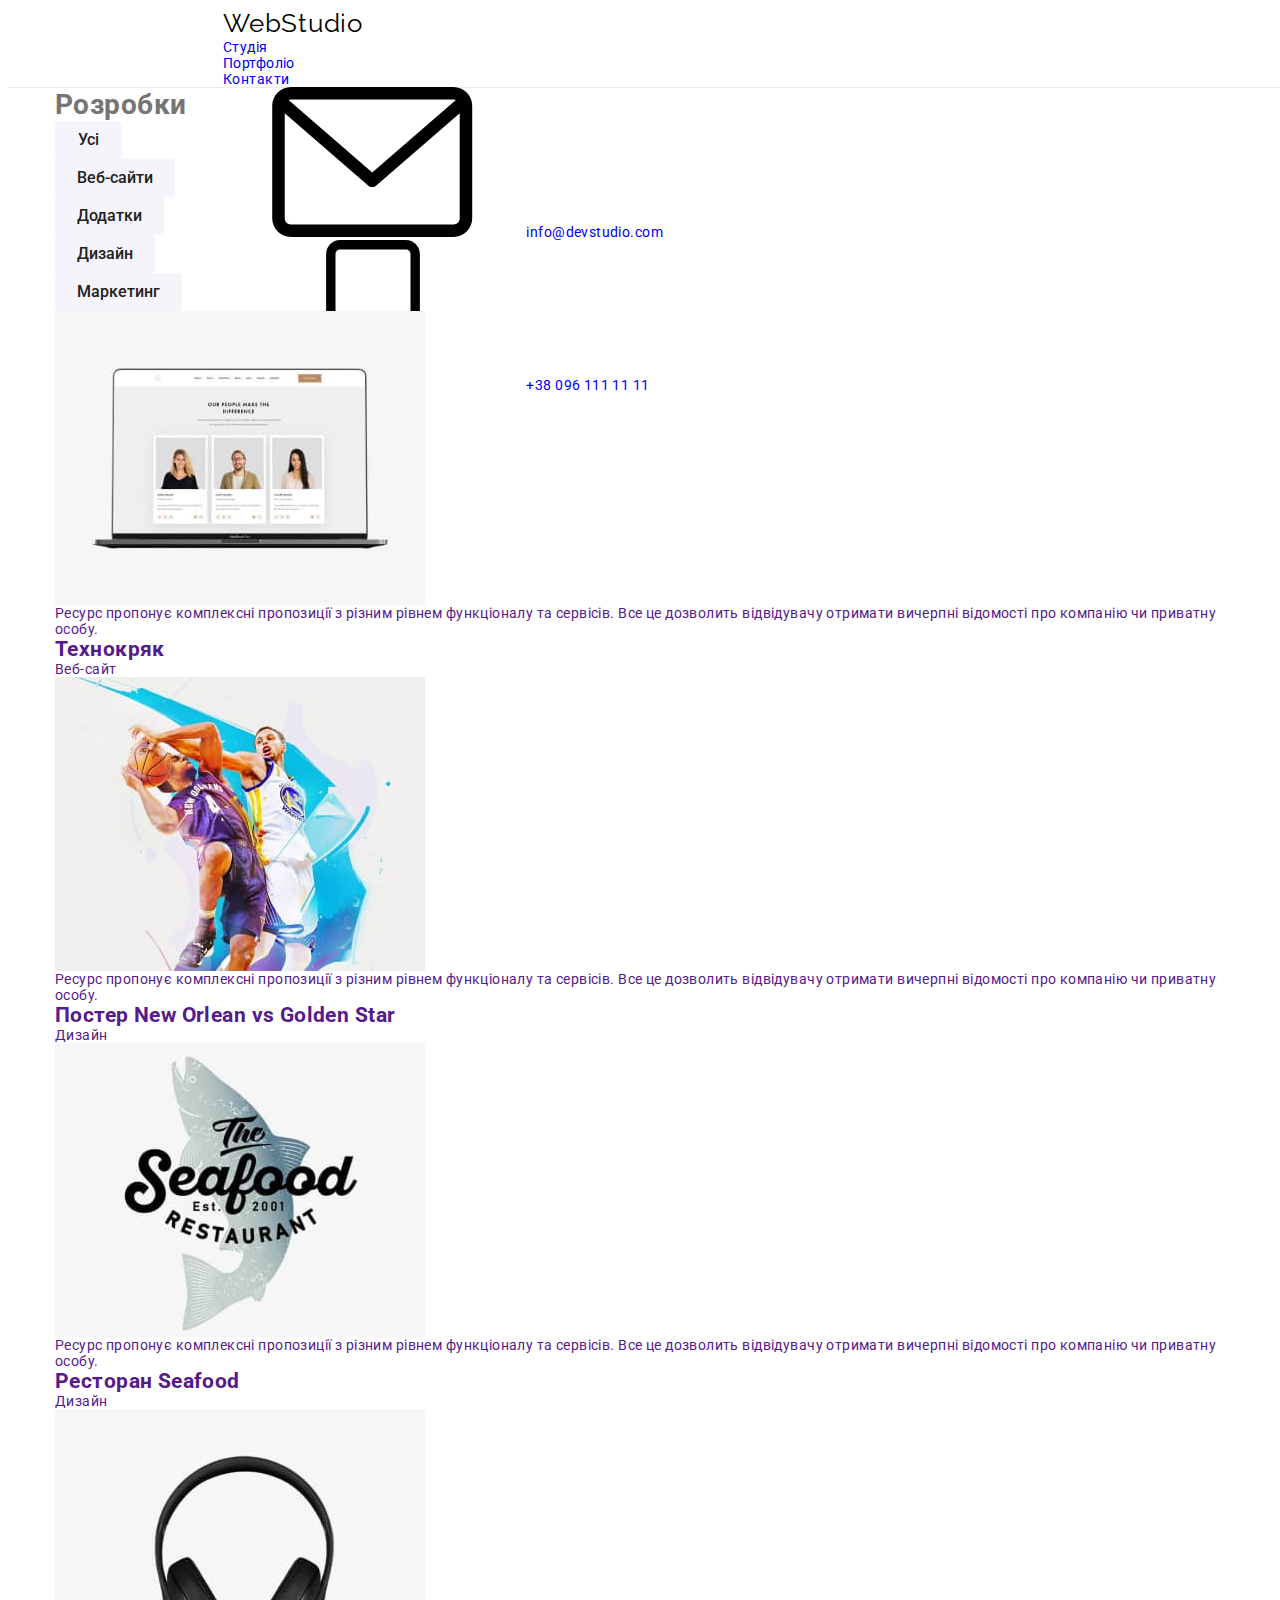
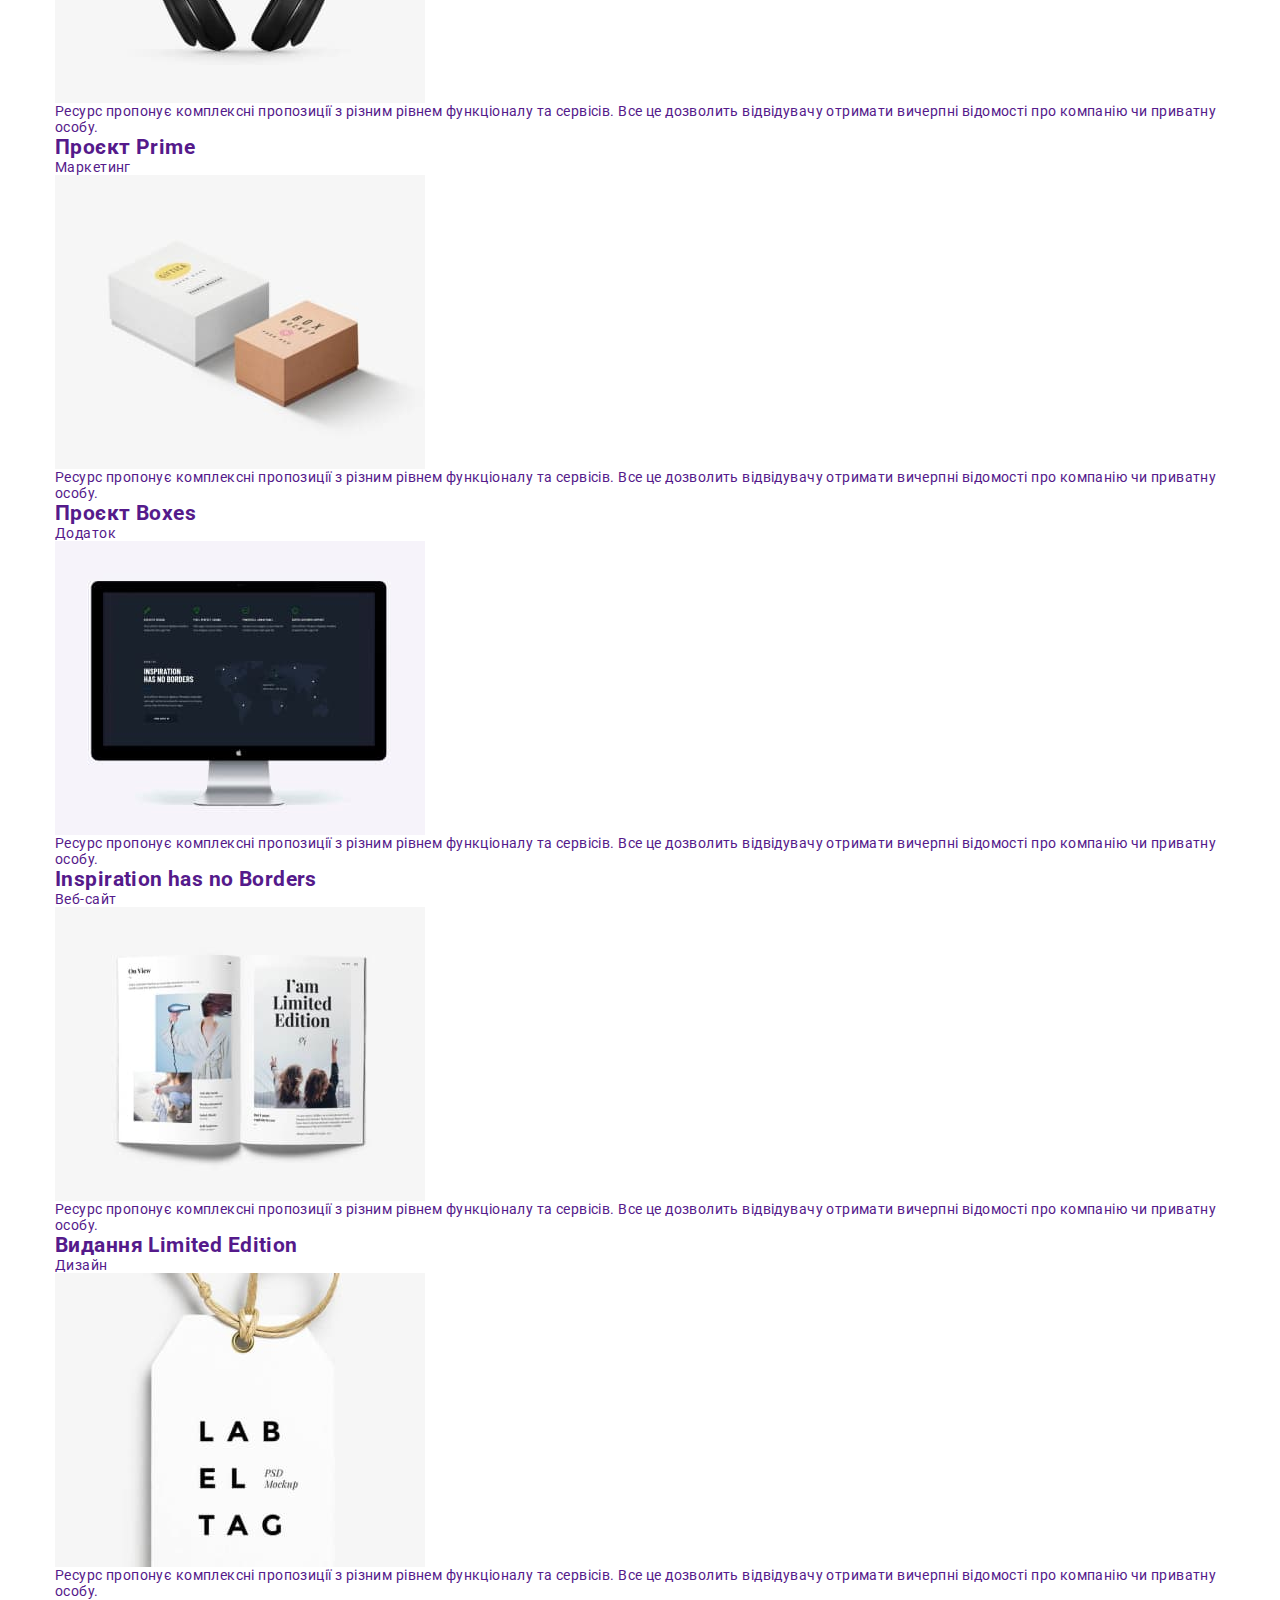
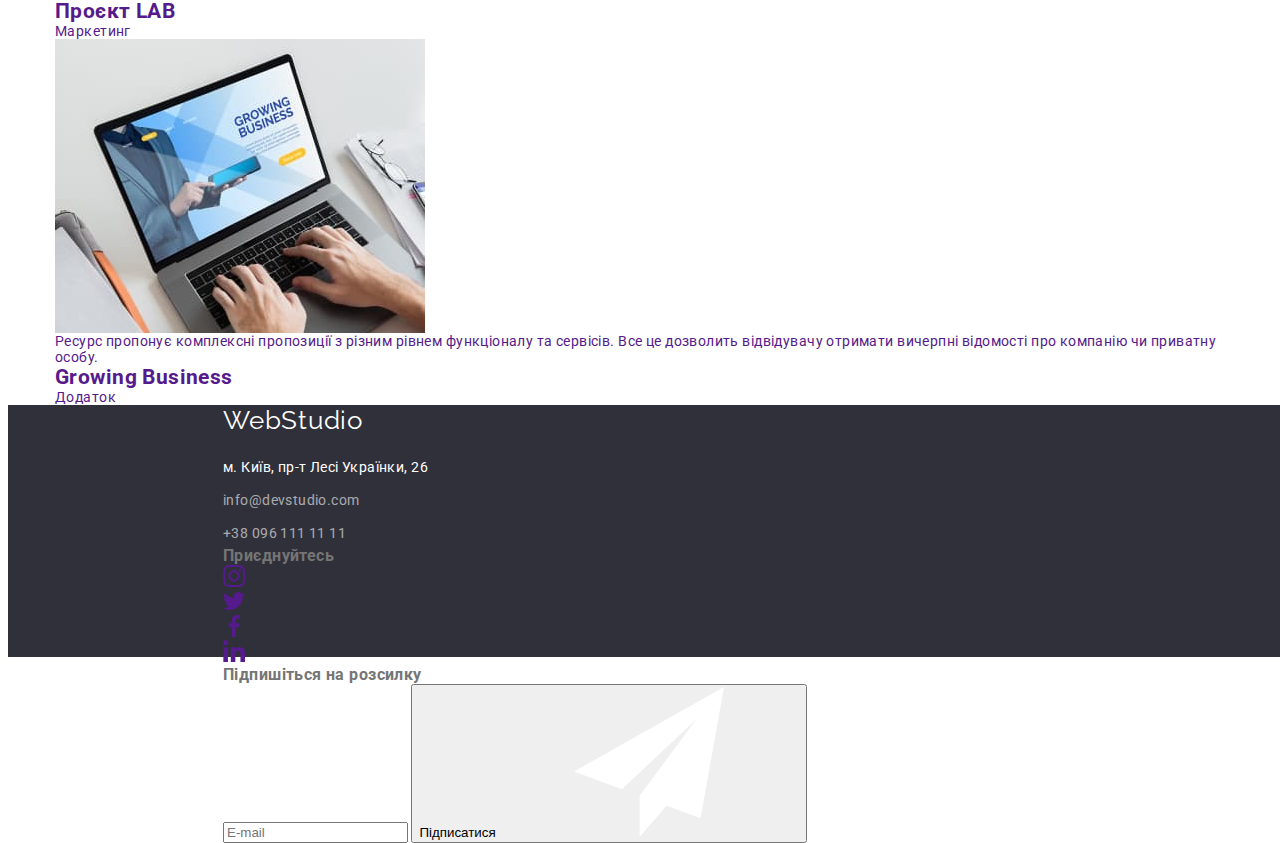
==== portfolio.html @ 5d56b251 "add" ====
<!DOCTYPE html>
<html lang="uk-UA">
  <head>
    <meta charset="utf-8" />
    <meta name="viewport" content="width=device-width, initial-scale=1" />
    <title>Портфоліо</title>
    <link rel="preconnect" href="https://fonts.googleapis.com" />
    <link rel="preconnect" href="https://fonts.gstatic.com" crossorigin />
    <link
      href="https://fonts.googleapis.com/css2?family=Raleway:wght@700&family=Roboto:wght@400;500;700;900&display=swap"
      rel="stylesheet"
    />
    <link
      rel="stylesheet"
      href="https://cdnjs.cloudflare.com/ajax/libs/modern-normalize/1.1.0/modern-normalize.min.css"
      integrity="sha512-wpPYUAdjBVSE4KJnH1VR1HeZfpl1ub8YT/NKx4PuQ5NmX2tKuGu6U/JRp5y+Y8XG2tV+wKQpNHVUX03MfMFn9Q=="
      crossorigin="anonymous"
      referrerpolicy="no-referrer"
    />
    <link rel="stylesheet" href="./css/main.css" />
  </head>

  <body>
    <header class="headerr">
      <div class="container container--flex">
        <nav class="nav">
          <a lang="en" href="./index.html" class="logo"><span class="logo__accent">Web</span>Studio</a>
          <ul class="nav__ul">
            <li class="nav__item"><a href="./index.html" class="nav__link ">Студія</a></li>
            <li class="nav__item"><a href="./portfolio.html" class="nav__link  nav__link--choice">Портфоліо</a></li>
            <li class="nav__item"><a href="./portfolio.html" class="nav__link ">Контакти</a></li>
          </ul>
        </nav>
        <ul class="connection">
          <li class="nav__item">
            <a href="mailto:info@devstudio.com" class="connection__link">
              <svg class="connection__mail">
                <use href="./img/symbol-defs.svg#icon-mail"></use>
              </svg>
              info@devstudio.com</a
            >
          </li>
          <li class="nav__item">
            <a href="tel:+380961111111" class="connection__link">
              <svg class="connection__tel">
                <use href="./img/symbol-defs.svg#icon-smartphone"></use>
              </svg>
              +38 096 111 11 11</a
            >
          </li>
        </ul>
      </div>
    </header>

    <main>
      <section class="project">
        <div class="container">
          <h1 class="project__name visually-hidden">Розробки</h1>
          <ul class="ul">
            <li class="flex-inp"><button type="button" class="button button--active">Усі</button></li>
            <li class="flex-inp"><button type="button" class="button">Веб-сайти</button></li>
            <li class="flex-inp"><button type="button" class="button">Додатки</button></li>
            <li class="flex-inp"><button type="button" class="button">Дизайн</button></li>
            <li class="flex-inp"><button type="button" class="button">Маркетинг</button></li>
          </ul>
          <ul class="project__ul">
            <li class="project__item">
              <a class="project__link" href="">
                <div class="project__animation">
                  <img src="./img/img.jpg" class="no-gap" alt="Ноутбук" width="370" />
                  <div class="project__overlay">
                    <p class="project__about">
                      Ресурс пропонує комплексні пропозиції з різним рівнем функціоналу та сервісів.
                      Все це дозволить відвідувачу отримати вичерпні відомості про компанію чи
                      приватну особу.
                    </p>
                  </div>
                </div>
                <div class="project__topic">
                  <h2 class="project__title">Технокряк</h2>
                  <p class="project__paragraph">Веб-сайт</p>
                </div>
              </a>
            </li>
            <li class="project__item">
              <a class="project__link" href="">
                <div class="project__animation">
                  <img src="./img/img2.jpg" class="no-gap" alt="Баскетбол" width="370" />
                  <div class="project__overlay">
                    <p class="project__about">
                      Ресурс пропонує комплексні пропозиції з різним рівнем функціоналу та сервісів.
                      Все це дозволить відвідувачу отримати вичерпні відомості про компанію чи
                      приватну особу.
                    </p>
                  </div>
                </div>
                <div class="project__topic">
                  <h2 class="project__title">Постер New Orlean vs Golden Star</h2>
                  <p class="project__paragraph">Дизайн</p>
                </div>
              </a>
            </li>
            <li class="project__item">
              <a class="project__link" href="">
                <div class="project__animation">
                  <img src="./img/img3.jpg" class="no-gap" alt="Емблема" width="370" />
                  <div class="project__overlay">
                    <p class="project__about">
                      Ресурс пропонує комплексні пропозиції з різним рівнем функціоналу та сервісів.
                      Все це дозволить відвідувачу отримати вичерпні відомості про компанію чи
                      приватну особу.
                    </p>
                  </div>
                </div>
                <div class="project__topic">
                  <h2 class="project__title">Ресторан Seafood</h2>
                  <p class="project__paragraph">Дизайн</p>
                </div>
              </a>
            </li>
            <li class="project__item">
              <a class="project__link" href="">
                <div class="project__animation">
                  <img src="./img/img4.jpg" class="no-gap" alt="Навушники" width="370" />
                  <div class="project__overlay">
                    <p class="project__about">
                      Ресурс пропонує комплексні пропозиції з різним рівнем функціоналу та сервісів.
                      Все це дозволить відвідувачу отримати вичерпні відомості про компанію чи
                      приватну особу.
                    </p>
                  </div>
                </div>
                <div class="project__topic">
                  <h2 class="project__title">Проєкт Prime</h2>
                  <p class="project__paragraph">Маркетинг</p>
                </div>
              </a>
            </li>
            <li class="project__item">
              <a class="project__link" href="">
                <div class="project__animation">
                  <img src="./img/img5.jpg" class="no-gap" alt="Коробочки" width="370" />
                  <div class="project__overlay">
                    <p class="project__about">
                      Ресурс пропонує комплексні пропозиції з різним рівнем функціоналу та сервісів.
                      Все це дозволить відвідувачу отримати вичерпні відомості про компанію чи
                      приватну особу.
                    </p>
                  </div>
                </div>
                <div class="project__topic">
                  <h2 class="project__title">Проєкт Boxes</h2>
                  <p class="project__paragraph">Додаток</p>
                </div>
              </a>
            </li>
            <li class="project__item">
              <a class="project__link" href="">
                <div class="project__animation">
                  <img src="./img/img6.jpg" class="no-gap" alt="Монітор" width="370" />
                  <div class="project__overlay">
                    <p class="project__about">
                      Ресурс пропонує комплексні пропозиції з різним рівнем функціоналу та сервісів.
                      Все це дозволить відвідувачу отримати вичерпні відомості про компанію чи
                      приватну особу.
                    </p>
                  </div>
                </div>
                <div class="project__topic">
                  <h2 class="project__title">Inspiration has no Borders</h2>
                  <p class="project__paragraph">Веб-сайт</p>
                </div>
              </a>
            </li>
            <li class="project__item">
              <a class="project__link" href="">
                <div class="project__animation">
                  <img src="./img/img7.jpg" class="no-gap" alt="Книжка" width="370" />
                  <div class="project__overlay">
                    <p class="project__about">
                      Ресурс пропонує комплексні пропозиції з різним рівнем функціоналу та сервісів.
                      Все це дозволить відвідувачу отримати вичерпні відомості про компанію чи
                      приватну особу.
                    </p>
                  </div>
                </div>
                <div class="project__topic">
                  <h2 class="project__title">Видання Limited Edition</h2>
                  <p class="project__paragraph">Дизайн</p>
                </div>
              </a>
            </li>
            <li class="project__item">
              <a class="project__link" href="">
                <div class="project__animation">
                  <img src="./img/img8.jpg" class="no-gap" alt="Лейбл" width="370" />
                  <div class="project__overlay">
                    <p class="project__about">
                      Ресурс пропонує комплексні пропозиції з різним рівнем функціоналу та сервісів.
                      Все це дозволить відвідувачу отримати вичерпні відомості про компанію чи
                      приватну особу.
                    </p>
                  </div>
                </div>
                <div class="project__topic">
                  <h2 class="project__title">Проєкт LAB</h2>
                  <p class="project__paragraph">Маркетинг</p>
                </div>
              </a>
            </li>
            <li class="project__item">
              <a class="project__link" href="">
                <div class="project__animation">
                  <img src="./img/img9.jpg" class="no-gap" alt="Лептоп" width="370" />
                  <div class="project__overlay">
                    <p class="project__about">
                      Ресурс пропонує комплексні пропозиції з різним рівнем функціоналу та сервісів.
                      Все це дозволить відвідувачу отримати вичерпні відомості про компанію чи
                      приватну особу.
                    </p>
                  </div>
                </div>
                <div class="project__topic">
                  <h2 class="project__title">Growing Business</h2>
                  <p class="project__paragraph">Додаток</p>
                </div>
              </a>
            </li>
          </ul>
        </div>
      </section>
    </main>

    <footer class="footerr">
      <div class="container container--box">
        <div>
          <a lang="en" href="./index.html" class="logo"><span class="logo__accent">Web</span>Studio</a>
          <address>
            <ul>
              <li><a href="https://goo.gl/maps/DPBan6ss9dVbsRmy8" class="adress" target="_blank"> м. Київ, пр-т Лесі Українки, 26</a></li>
              <li><a href="mailto:info@devstudio.com" class="contacts">info@devstudio.com</a></li>
              <li><a href="tel:+380961111111" class="contacts">+38 096 111 11 11</a></li>
            </ul>
          </address>
        </div>
        <div class="network">
          <h3 class="network__title">Приєднуйтесь</h3>
          <ul class="network__ul">
            <li class="">
              <a href="" class="network__insta">
                <svg class="svg">
                  <use href="./img/symbol-defs.svg#icon-instagram"></use>
                </svg>
              </a>
            </li>
            <li class="">
              <a href="" class="network__twit">
                <svg class="svg">
                  <use href="./img/symbol-defs.svg#icon-twitter"></use>
                </svg>
              </a>
            </li>
            <li class="">
              <a href="" class="network__face">
                <svg class="svg">
                  <use href="./img/symbol-defs.svg#icon-facebook"></use>
                </svg>
              </a>
            </li>
            <li class="">
              <a href="" class="network__linked">
                <svg class="svg">
                  <use href="./img/symbol-defs.svg#icon-linkedin"></use>
                </svg>
              </a>
            </li>
          </ul>
        </div>
      
        <form class="letter">
          <h3 class="letter__title">Підпишіться на розсилку</h3>
          <div class="letter__field">
            <label for="form-mail" class="letter__label"></label>
            <input type="email" class="letter__input" name="form-mail" placeholder="E-mail" />
            <button type="submit" class="letter__button">
              Підписатися
              <svg class="letter__svg">
                <use href="./img/symbol-defs.svg#icon-send"></use>
              </svg>
            </button>
          </div>
        </form>
        </div>
      </div>
    </footer>
    <script src="./js/modal.js"></script>
  </body>
</html>
---- css/main.css ----
:root {
    --primary-text-color: #757575;
    --title-text-color: #212121;
    --accent-color: #2196F3;
    --background-color-h1: #ffffff;
    --hero-color: #2F303A;
    --background-color: #F5F4FA;
    --logo-color: #000000;
    --transparent-color: rgba(255, 255, 255, 0.6);
    --border-color: #EEEEEE;
    --gradient-color: rgba(47, 48, 58, 0.4);
    --clients-color: rgb(175, 177, 184);
    --icons: rgba(255, 255, 255, 0.1);
    --animation: cubic-bezier(0.4, 0, 0.2, 1);
    --animation-color: rgba(33, 150, 243, 0.9);
    --backdrop: rgba(0, 0, 0, 0.2);
    --modal-color-svg: rgba(33, 33, 33, 1);
    --modal-input-color: rgba(33, 33, 33, 0.2);
    --border-header: rgba(236, 236, 236, 1);
}


body {
    color: var(--primary-text-color);
    background-color: var(--background-color-h1);
    font-family: Roboto, sans-serif;
    font-size: 14px;
    letter-spacing: 0.03em;
}

ul {
    list-style: none;
    margin: 0;
    padding-left: 0;
    padding-right: 0;
}

a {
    text-decoration: none;
}

pre {
    margin: 0;
}

html {
    box-sizing: border-box;
}

*,
*::before,
*::after {
    box-sizing: border-box;
}

h1,
h2,
h3,
h4,
h5,
h6,
p {
    margin: 0;
}

img {
    display: block;
    max-width: 100%;
    height: auto;
}

button {
    outline: none;
}




 /*Header*/


.link-connection {
    color: var(--primary-text-color);
    display: flex;
    padding-top: 32px;
    padding-bottom: 32px;
    font-weight: 500;
    line-height: 1.14;
    letter-spacing: 0.02em;
    text-decoration: none;
    align-items: center;
    transition: color 250ms var(--animation);
}

.contacts {
    line-height: 1.7;
    color: var(--transparent-color);
    font-style: normal;
    margin-top: 9px;
    display: inline-block;
    transition: color 250ms var(--animation);
}

 .link:hover,
 .link:focus,
 .contacts:hover,
 .contacts:focus,
 .link-connection:hover,
 .link-connection:focus,
 .adress:focus,
 .adress:hover {
     color: var(--accent-color);
 }

.link {
    color: var(--title-text-color);
    display: block;
    padding: 32px 3px;
    padding-bottom: 32px;
    font-weight: 500;
    line-height: 1.14;
    text-decoration: none;
    letter-spacing: 0.02em;
    transition: color 250ms var(--animation);
}

.logo {
    color: var(--logo-color);
    font-family: Raleway, sans-serif;
    font-size: 26px;
    line-height: 1.2;
    letter-spacing: 0.03em;
    text-decoration: none;
    margin-right: 91px;
}

.accent {
    color: var(--accent-color);
}

.section-title.visually-hidden,
.project-title.visually-hidden {
    position: absolute;
    width: 1px;
    height: 1px;
    margin: -1px;
    border: 0;
    padding: 0;
    white-space: nowrap;
    clip-path: inset(100%);
    clip: rect(0 0 0 0);
    overflow: hidden;
}

.section-title {
    color: var(--title-text-color);
    font-size: 36px;
    line-height: 1.16;
    text-align: center;
    margin-top: 0;
    margin-bottom: 50px;
}


.headerr {
    width: 1600px;
    height: 80px;
    margin: 0 auto;
    border-bottom-width: 1px;
    border-bottom-style: solid;
    border-bottom-color: var(--border-header);
}

.container {
    padding-left: 15px;
    padding-right: 15px;
    margin: 0 auto;
    width: 1200px;
}

.container-box {
    display: flex;
    padding-left: 15px;
    padding-right: 15px;
    margin: 0 auto;
    width: 1200px;
}

.connection-nav {
    display: flex;
    margin-left: auto;
}

.ul-nav {
    display: flex;
}

.ul-nav .item+.item {
    margin-left: 50px;
}


.connection-nav .item+.item {
    margin-left: 30px;
}

.site-nav {
    display: flex;
    align-items: center;
}

.choice.current::after {
    position: absolute;
    content: "";
    background-color: var(--accent-color);
    width: 100%;
    height: 4px;
    bottom: 0;
    left: 0;
    border-radius: 2px;
    opacity: 1;
}

.link.current.choice {
    color: var(--accent-color);
    position: relative;
}




 /* Hero */


 .hero-title {
    color: var(--background-color-h1);
    font-weight: 900;
    font-size: 44px;
    line-height: 1.36;
    letter-spacing: 0.06em;
    text-transform: uppercase;
    margin-bottom: 30px;
    margin-top: 0;
 }

 .section-hero {
    background-color: var(--hero-color);
    text-align: center;
    max-width: 1600px;
    width: 100%;
    height: 600px;
    padding-top: 200px;
    padding-bottom: 200px;
    margin-left: auto;
    margin-right: auto;
    background-image: 
    linear-gradient(var(--gradient-color),
    var(--gradient-color)),
    url(../img/hero.jpg);
 }




 /* Modal */

 .modal-check {
    /* appearance: none;
    position: absolute; */
    position: absolute;
    width: 1px;
    height: 1px;
    margin: -1px;
    border: 0;
    padding: 0;
    clip: rect(0 0 0 0);
    overflow: hidden;
 }

 .backdrop {
    position: fixed;
    top: 0;
    left: 0;
    width: 100%;
    height: 100%;
    z-index: 1;
    background-color: var(--backdrop);
    opacity: 1;
    transition: opacity 250ms var(--animation);
 }

 .backdrop.is-hidden .modal {
    transform: translate(-50%, -50%) scale(0.8);
 }

 .backdrop.is-hidden {
     opacity: 0;
     pointer-events: none;
 }

 .modal {
    position: absolute;
    width: 528px;
    height: 581px;
    transform: translate(-50%, -50%) scale(1);
    top: 50%;
    left: 50%;
    background-color: var(--background-color-h1);
    box-shadow: 0px 1px 3px rgba(0, 0, 0, 0.12), 
    0px 1px 1px rgba(0, 0, 0, 0.14), 
    0px 2px 1px rgba(0, 0, 0, 0.2);
    border-radius: 4px;
}

.button-svg {
    position: absolute;
    display: flex;
    align-items: center;
    justify-content: center;
    padding: 0;
    right: 8px;
    top: 8px;
    border-radius: 50%;
    width: 30px;
    height: 30px;
    transition: color 250ms var(--animation);
    border-color:rgba(0, 0, 0, 0.1);
    background-color: var(--background-color-h1);
    cursor: pointer;
}

.svg-exit {
    fill: currentColor;
    width: 18px;
    height: 18px;
}

.button-svg:hover,
.button-svg:focus {
    color: var(--accent-color);
}

input:focus-within ~ .svg-name,
input:focus-within ~ .svg-phone,
input:focus-within ~ .svg-email {
    color: var(--accent-color);
}

.modal-label {
   width: 100%;
   position: relative; 
   margin-top: 10px; 
}

.form-modal {
    display: flex;
    flex-direction: column;
    align-items: center;
    padding: 40px;
}

.modal-input {
    margin-top: 4px;
    position: relative;
    width: 100%;
    height: 40px;
    border: 1px solid var(--modal-input-color);
    border-radius: 4px;
    padding-left: 42px;
    margin-left: 0;
    margin-right: 0;
}

.modal-textarea {
    width: 100%;
    height: 120px;
    resize: none;
    border: 1px solid var(--modal-input-color);
    border-radius: 4px;
    margin-top: 4px;
    margin-bottom: 17px;
    padding: 12px 16px;
}

.modal-title { 
    font-weight: 700;
    font-size: 20px;
    line-height: 1.15;
    text-align: center;
    color: var(--title-text-color);
}

.svg-email,
.svg-phone,
.svg-name {
    fill: currentColor;
    position: absolute;
    width: 18px;
    height: 18px;
    bottom: 11px;
    left: 12px;
    color: var(--modal-color-svg);
    transition: fill 250ms var(--animation);
}


.svg-checkbox {
    display: inline-block;
    align-items:center;
    vertical-align:sub;
    border: 2px solid var(--title-text-color);
    border-radius: 2px;
    margin-right: 7px;
    width: 16px;
    height: 15px;
    background-image: url(../img/check.svg);
}

.modal-check:checked + .svg-checkbox {
    background-color: var(--accent-color);
    border-color: var(--accent-color);
    background-origin: border-box;
 }

 .modal-check:focus + .svg-checkbox {
    border: 2.5px solid var(--accent-color);
    border-radius: 2px;
    width: 16px;
    height: 15px; 
 }

.modal-textarea:focus,
.modal-input:focus,
.href:focus {
    border: 1px solid var(--accent-color);
}

.href,
.modal-check,
.modal-textarea,
.modal-input {
    outline: none;
    transition: border-color 250ms var(--animation);
}

.href {
    color: var(--accent-color);
    text-decoration: underline;
}






/* Tel and mail */


.svg-mail {
    fill: currentColor;
    width: 16px;
    height: 12px;
    margin-right: 10px;
}

.svg-tel {
    fill: currentColor;
    width: 10px;
    height: 16px;
    margin-right: 10px;
}



/* Наші переваги */


.svg-work {
    fill: currentColor;
    width: 70px;
    height: 70px;
    margin: 25px 100px;
}

.icon-astronaut,
.icon-diagram,
.icon-antenna,
.icon-clock {
    background-color: var(--background-color);
    width: 270px;
    height: 120px;
    border-radius: 4px;
}

.section-work {
    padding-top: 94px;
    padding-bottom: 0;
    height: 342px;
}

.flex-text:nth-child(4n) {
    margin-right: 0;
}

.work-flex {
    display: flex;
}

.flex-text {
    width: 270px;
    margin-right: 30px;
}

.work-flex {
    display: flex;
}

.flex-text {
    width: 270px;
    margin-right: 30px;
}

.work-title {
    color: var(--title-text-color);
    font-size: 14px;
    line-height: 1.14;
    text-transform: uppercase;
    margin-top: 30px;
    margin-bottom: 10px;
}

.work-text {
    line-height: 1.7;
    margin-top: 0px;
    margin-bottom: 0;
}



/* Чим займаємось */


.about-flex {
    display: flex;
    justify-content: space-between;
}

.position-img {
    position: relative;
    display: flex;
    justify-content: center;
}

.title-position {
    position: absolute;
    color: var(--border-color); 
    font-weight: 700;
    line-height: 1.14;
    text-transform: uppercase;
    bottom: 0;
    margin: 0;
    width: 100%;
    height: 70px;
    opacity: 0.8;
    background-color: #2F303A;
    display: flex;
    align-items: center;
    justify-content: center;
}

.flex-img {
    position: relative;
    width: 370px;
    height: 294px;
}

.section-about {
    padding-top: 94px;
    padding-bottom: 94px;
}




/* Team */


.team-name {
    color: var(--title-text-color);
    font-weight: 500;
    font-size: 16px;
    line-height: 1.19;
    margin-top: 30px;
    margin-bottom: 10px;
    text-align: center;
}

.team-position {
    font-size: 16px;
    line-height: 1.19;
    text-align: center;
    margin-bottom: 16px;
    margin-top: 10px;
}


.section-team {
    background-color: var(--background-color);
    padding-top: 94px;
    padding-bottom: 94px;
}

.icon-link,
.icon-face,
.icon-twit,
.icon-insta {
    display: flex;
    align-items: center;
    justify-content: center;
    color:var(--clients-color);
    width: 44px;
    height: 44px;
    border-radius: 50%;
    transition: color 250ms var(--animation),
    background-color 250ms var(--animation);
}

.insta:hover,
.twit:hover,
.face:hover,
.linked:hover,
.insta:focus,
.twit:focus,
.face:focus,
.linked:focus,
.icon-link:focus,
.icon-face:focus,
.icon-twit:focus,
.icon-insta:focus,
.icon-link:hover,
.icon-face:hover,
.icon-twit:hover,
.icon-insta:hover {
    color:var(--background-color-h1);
    background-color: var(--accent-color);
}


.icon-link:focus,
.icon-face:focus,
.icon-twit:focus,
.icon-insta:focus {
    outline: none;
}

.svg {
    fill: currentColor;
    width: 22px;
    height: 22px;
    /* margin-left: 11px;
    margin-top: 11px;   */
}

.icon-insta {
    margin-right: 10px;
    margin-left: 32px;
}

.team-flex {
    display: flex;
}

.flex-name:nth-child(4n) {
    margin-right: 0;
}

.flex-name {
    width: 270px;
    padding-bottom: 30px;
    margin-right: 30px;
    border-radius: 0px 0px 4px 4px;
    box-shadow: 0px 1px 3px rgba(0, 0, 0, 0.12), 0px 1px 1px rgba(0, 0, 0, 0.14), 0px 2px 1px rgba(0, 0, 0, 0.2);
}




/* Clients */


.section-clients {
    padding-top: 94px;
    padding-bottom: 94px;
}

.svg-clients {
    fill: #AFB1B8;
    width: 106px;
    height: 60px;
}

.flex-pic {
    display: flex;
    justify-content: center;
    align-items: center;
    width: 170px;
    height: 92px;
    border-radius: 4px;
    border: 1px solid;
    border-color: var(--clients-color);
    transition: border-color 250ms var(--animation);
}

.clients {
    display: flex;
    width: 100%;
    height: 100%;
    justify-content: center;
    align-items: center;
    /* padding: 15px 30px; */
    color: var(--clients-color);
    transition: color 250ms var(--animation);
}


.clients:hover,
.clients:focus {
    border-color: var(--accent-color);
    outline: 1px solid #2196F3;
}


.clients:hover .svg-clients,
.clients:focus .svg-clients {
    fill: var(--accent-color);
}


.clients {
    outline: none;
    border-radius: 4px;
}


.clients-flex {
    display: flex;
    justify-content: space-between;
}




/* Button */


.button.primary {
    color: var(--background-color-h1);
    background-color: var(--accent-color);
    min-width: 216px;
    height: 50px;
    border-radius: 4px;
    font-weight: 700;
    font-size: 16px;
    line-height: 1.87;
    text-align: center;
    letter-spacing: 0.06em;
}


.form-but {
    color: var(--background-color-h1);
    background-color: var(--accent-color);
    margin-top: 30px;
    width: 200px;
    height: 50px;
    border-radius: 4px;
    font-weight: 700;
    font-size: 16px;
    line-height: 1.87;
    letter-spacing: 0.06em;
    display: flex;
    align-items: center;
    justify-content: center;
    border: none;
    cursor: pointer;
    /* можно об'єднати з нижнім ботом */
}

.form-button {
    color: var(--background-color-h1);
    background-color: var(--accent-color);
    margin: 0;
    padding: 0;
    width: 200px;
    height: 50px;
    border-radius: 4px;
    font-weight: 700;
    font-size: 16px;
    line-height: 1.87;
    letter-spacing: 0.06em;
    display: flex;
    align-items: center;
    justify-content: center;
    border: none;
    cursor: pointer;
}


.button {
    color: var(--title-text-color);
    height: 38px;
    min-width: 67px;
    padding: 6px 22px;
    font-family: inherit;
    background-color: var(--background-color);
    border-radius: 4px;
    border: none;
    font-weight: 500;
    font-size: 16px;
    line-height: 1.62;
    text-align: center;
    cursor: pointer;
    transition: color 250ms var(--animation),
    background-color 250ms var(--animation),
    filter 250ms var(--animation);
}

.form-button:hover,
.form-button:focus,
.form-button:hover,
.form-but:hover,
.form-but:focus,
.button:hover,
.button:focus {
    color: var(--background-color-h1);
    background-color: var(--accent-color);
    filter: drop-shadow(0px 4px 4px rgba(0, 0, 0, 0.25));
}

.button.active {
    color: var(--background-color-h1);
    background-color: var(--accent-color);
    filter: drop-shadow(0px 4px 4px rgba(0, 0, 0, 0.25));
}

.flex-inp {
    margin-right: 8px;
}

.botton-flex {
    display: flex;
    justify-content: center;
    margin-bottom: 50px;
    
}

.form-button:active,
.button:active {
    box-shadow: inset 3px 3px 3px 3px hsla(0, 0%, 0%, .3);
}




/* Portfolio */


.ul-flex {
    display: flex;
    flex-wrap: wrap;
    justify-content: space-between;  
}

.animation-img {
    position: relative;
    overflow: hidden;
}

.flex-element:hover .animation-overlay {
    opacity: 1;
    transform: translateY(0);
}

.animation-text {
    display: inline-block;
    padding: 63px 24px; 
    margin: 0; 
    width: 370px;
    height: 294px;  
    font-size: 18px;
    line-height: 1.55;
    color: var(--background-color-h1);
}

.animation-overlay {
    position: absolute;
    width: 100%;
    height: 100%;
    top: 0px;
    right: 0px;
    transform: translateY(100%);
    opacity: 0;
    transition: opacity 250ms var(--animation),
    transform 250ms var(--animation);
    background-color: var(--animation-color);
}

.text-animation {
    padding: 20px 24px;
}

.flex-element {
    margin-bottom: 30px;
    position: relative;
    width: 370px;
    display: flex;
    justify-content: center;
    transition: box-shadow 250ms var(--animation);
    border-bottom-width: 1px;
    border-bottom-style: solid;
    border-bottom-color: var(--border-color);
    border-right-width: 1px;
    border-right-style: solid;
    border-right-color: var(--border-color);
    border-left-width: 1px;
    border-left-style: solid;
    border-left-color: var(--border-color);
}

.flex-element:hover {
    box-shadow: 1px 4px 6px rgba(181, 73, 73, 0.16),
    0px 4px 4px rgba(0, 0, 0, 0.06),
    0px 1px 1px rgba(0, 0, 0, 0.12);
}

.ul-outline:focus {
    box-shadow: 1px 4px 6px rgba(181, 73, 73, 0.16),
    0px 4px 4px rgba(0, 0, 0, 0.06),
    0px 1px 1px rgba(0, 0, 0, 0.12);   
}


.ul-outline:focus .animation-overlay {
    opacity: 1;
    transform: translateY(0);
}

.ul-outline {
    outline: none;
}

.flex-element:nth-last-child(-n+3) {
    margin-bottom: 0;
}

.flex-element:hover .animation-overlay {
    opacity: 1;
}

.project-title {
    color: var(--title-text-color);
    font-size: 18px;
    line-height: 2;
    letter-spacing: 0.06em;
    margin: 0;
}


.section-project {
    padding-top: 94px;
    padding-bottom: 94px;
}

.project-name {
    color: var(--primary-text-color);
    font-size: 16px;
    line-height: 1.88;
    margin-top: 4px;
    margin-bottom: 0;
}

.no-gap {
    display: block;
}




/* Footer */


.footerr {
    display: flex;
    width: 1600px;
    height: 252px;
    margin-left: auto;
    margin-right: auto;
    background-color: var(--hero-color);
    align-items:baseline;
}
.box-footer {
    margin-left: 215px;
}

.footerr .logo {
    color: var(--background-color-h1);
}

.form-input {
    outline: none;
}

.form-input:focus {
    border: 1px solid var(--accent-color);
    transition: border-color 250ms var(--animation);
}

.conteiner-networks {
    display: flex;
    flex-direction: column;
    margin-left: 70px;
}

.foot-title {
    color: var(--background-color-h1);
    font-weight: 700;
    line-height: 1.15;
    text-transform: uppercase;
    margin-bottom: 20px;
    margin-top: 0;
}

.adress {
    color: var(--background-color-h1);
    font-style: normal;
    line-height: 1.7;
    text-decoration: none;
    margin-top: 20px;
    display: inline-block;
}

.insta,
.twit,
.face,
.linked {
    display: flex;
    align-items: center;
    justify-content: center;
    color: var(--background-color-h1);
    width: 44px;
    height: 44px;
    border-radius: 50%;
    background-color: var(--icons);
    transition: background-color 250ms var(--animation);
}

.icon-enet {
    display: flex;
   
}

.insta,
.face,
.twit,
.icon-twit,
.icon-face {
    margin-right: 10px;
}

.icon-link {
    margin-right: 32px;
}

.form-field {
    display: flex;
    align-items: center;
}

.form {
    width: 570px;
    margin-top: 72px;
    margin-left: 93px;
}

.form-input {
    margin-right: 12px;
    width: 358px;
    height: 50px;
    padding: 15px 16px;
    border: 1px solid rgba(255, 255, 255, 0.3);
    filter: drop-shadow(0px 4px 4px rgba(0, 0, 0, 0.15));
    border-radius: 4px;
    background-color: var(--hero-color);
}

.form-title {
    margin: 0px 0px 20px;  
    font-weight: 700;
    font-size: 14px;
    line-height: 1.14;
    text-transform: uppercase;
    color: var(--background-color-h1);
}

.svg-send {
   margin-left: 10px;
   width: 24px;
   height: 24px;
}

.insta,
.twit,
.face,
.linked {
    outline: none;
    
}

.form-field .form-input:focus {
    color: white;
}
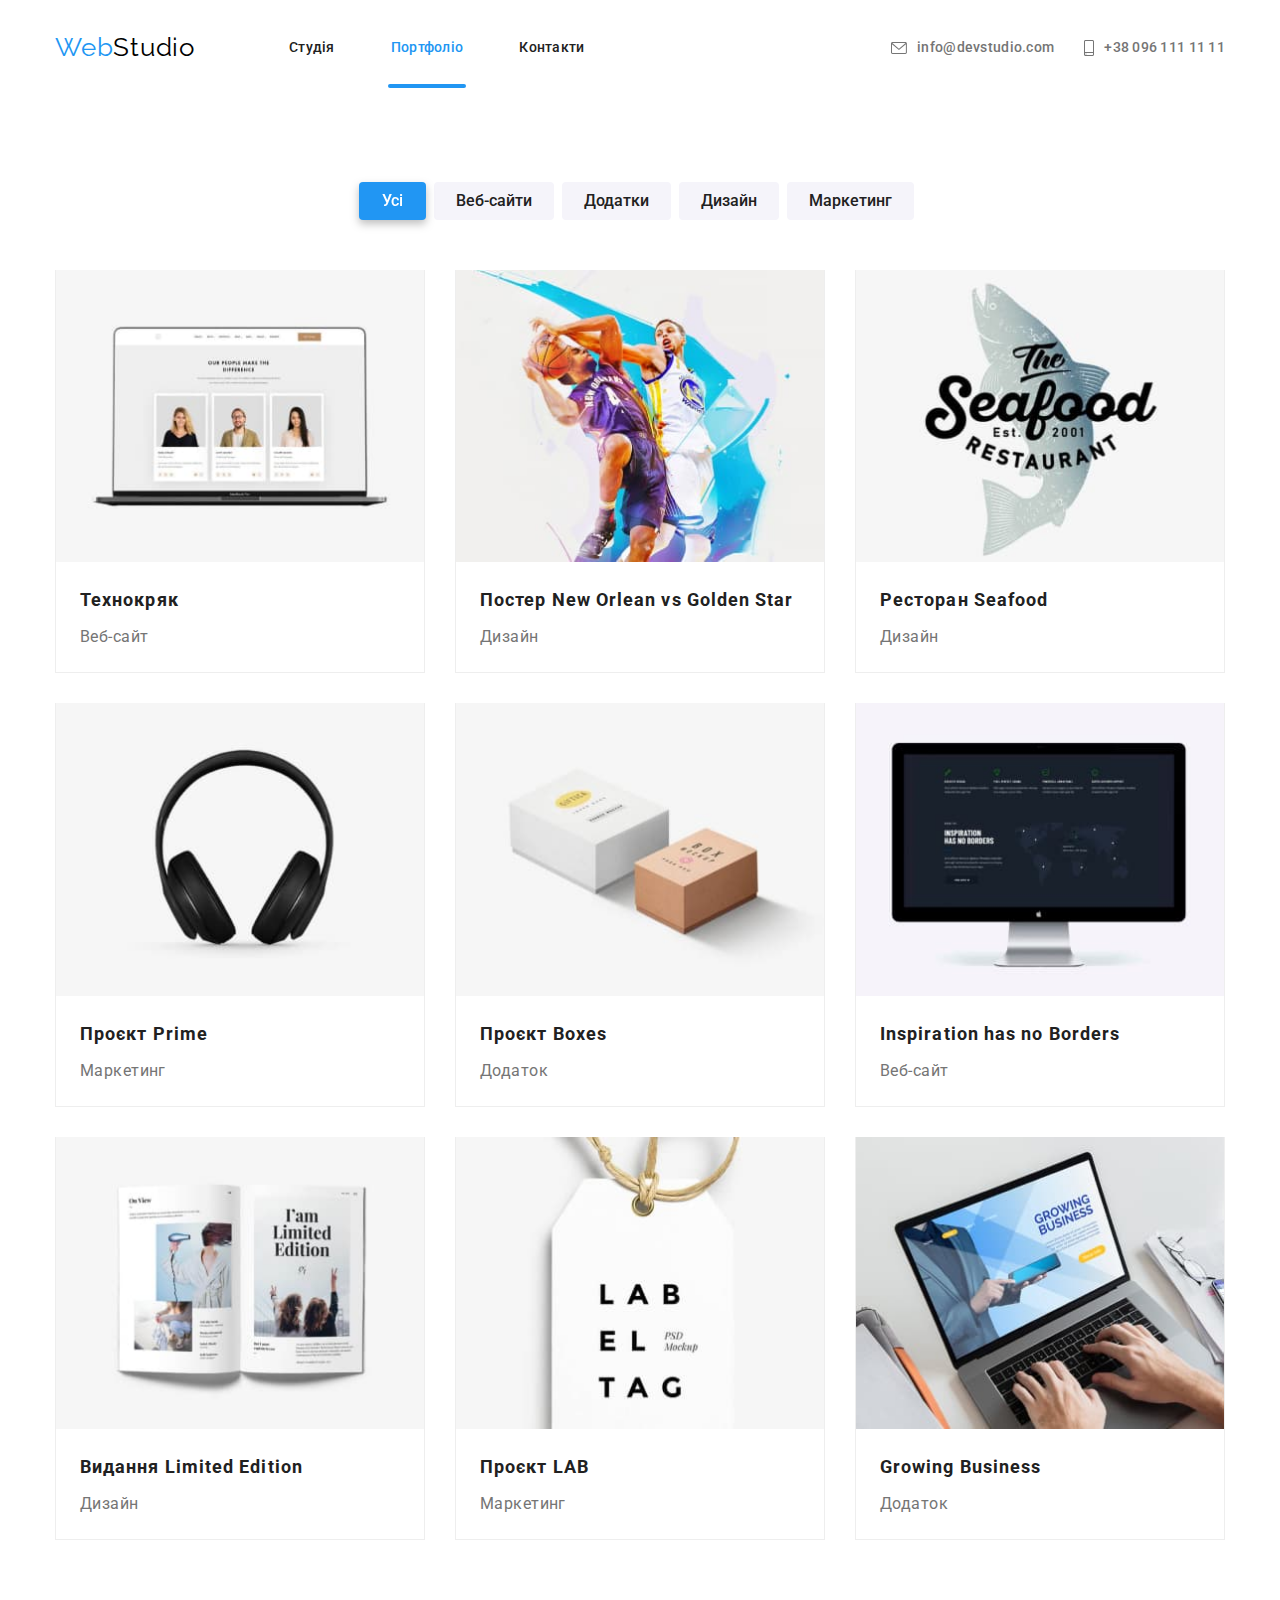
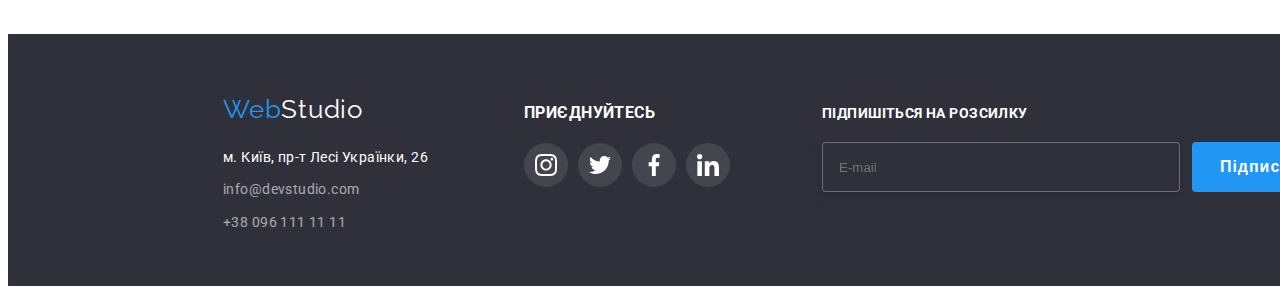
==== commit 6d0fde55: "11" ====
--- a/portfolio.html
+++ b/portfolio.html
@@ -57,11 +57,11 @@
         <div class="container">
           <h1 class="project__name visually-hidden">Розробки</h1>
           <ul class="ul">
-            <li class="flex-inp"><button type="button" class="button button--active">Усі</button></li>
-            <li class="flex-inp"><button type="button" class="button">Веб-сайти</button></li>
-            <li class="flex-inp"><button type="button" class="button">Додатки</button></li>
-            <li class="flex-inp"><button type="button" class="button">Дизайн</button></li>
-            <li class="flex-inp"><button type="button" class="button">Маркетинг</button></li>
+            <li class="flex__inp"><button type="button" class="button button--active">Усі</button></li>
+            <li class="flex__inp"><button type="button" class="button">Веб-сайти</button></li>
+            <li class="flex__inp"><button type="button" class="button">Додатки</button></li>
+            <li class="flex__inp"><button type="button" class="button">Дизайн</button></li>
+            <li class="flex__inp"><button type="button" class="button">Маркетинг</button></li>
           </ul>
           <ul class="project__ul">
             <li class="project__item">
--- a/css/main.css
+++ b/css/main.css
@@ -79,7 +79,7 @@
  /*Header*/
 
 
-.link-connection {
+.connection__link {
     color: var(--primary-text-color);
     display: flex;
     padding-top: 32px;
@@ -101,18 +101,18 @@
     transition: color 250ms var(--animation);
 }
 
- .link:hover,
- .link:focus,
+ .nav__link:hover,
+ .nav__link:focus,
  .contacts:hover,
  .contacts:focus,
- .link-connection:hover,
- .link-connection:focus,
+ .connection__link:hover,
+ .connection__link:focus,
  .adress:focus,
  .adress:hover {
      color: var(--accent-color);
  }
 
-.link {
+.nav__link {
     color: var(--title-text-color);
     display: block;
     padding: 32px 3px;
@@ -134,12 +134,16 @@
     margin-right: 91px;
 }
 
-.accent {
+.logo__accent {
     color: var(--accent-color);
 }
 
+.clients__title.visually-hidden,
+.team__title.visually-hidden,
+.about__title.visually-hidden,
+.work__title.visually-hidden,
 .section-title.visually-hidden,
-.project-title.visually-hidden {
+.project__name.visually-hidden {
     position: absolute;
     width: 1px;
     height: 1px;
@@ -152,7 +156,13 @@
     overflow: hidden;
 }
 
-.section-title {
+
+
+.clients__title,
+.team__title,
+.about__title,
+.work__title,
+.about__title {
     color: var(--title-text-color);
     font-size: 36px;
     line-height: 1.16;
@@ -162,7 +172,7 @@
 }
 
 
-.headerr {
+.header {
     width: 1600px;
     height: 80px;
     margin: 0 auto;
@@ -178,38 +188,36 @@
     width: 1200px;
 }
 
-.container-box {
-    display: flex;
-    padding-left: 15px;
-    padding-right: 15px;
-    margin: 0 auto;
-    width: 1200px;
-}
-
-.connection-nav {
+.container--flex {
+    display: flex;
+   
+    
+}
+
+.connection {
     display: flex;
     margin-left: auto;
 }
 
-.ul-nav {
-    display: flex;
-}
-
-.ul-nav .item+.item {
+.nav__ul {
+    display: flex;
+}
+
+.nav__ul .nav__item+.nav__item {
     margin-left: 50px;
 }
 
 
-.connection-nav .item+.item {
+.connection .nav__item+.nav__item {
     margin-left: 30px;
 }
 
-.site-nav {
+.nav{
     display: flex;
     align-items: center;
 }
 
-.choice.current::after {
+.nav__link--choice::after {
     position: absolute;
     content: "";
     background-color: var(--accent-color);
@@ -221,7 +229,7 @@
     opacity: 1;
 }
 
-.link.current.choice {
+.nav__link.nav__link--choice {
     color: var(--accent-color);
     position: relative;
 }
@@ -232,7 +240,7 @@
  /* Hero */
 
 
- .hero-title {
+ .hero__title {
     color: var(--background-color-h1);
     font-weight: 900;
     font-size: 44px;
@@ -241,9 +249,12 @@
     text-transform: uppercase;
     margin-bottom: 30px;
     margin-top: 0;
+    max-width: 695px;
+    margin-left: auto;
+    margin-right: auto;
  }
 
- .section-hero {
+ .hero {
     background-color: var(--hero-color);
     text-align: center;
     max-width: 1600px;
@@ -264,7 +275,7 @@
 
  /* Modal */
 
- .modal-check {
+ .modal__check {
     /* appearance: none;
     position: absolute; */
     position: absolute;
@@ -329,7 +340,7 @@
     cursor: pointer;
 }
 
-.svg-exit {
+.modal__exit {
     fill: currentColor;
     width: 18px;
     height: 18px;
@@ -340,26 +351,26 @@
     color: var(--accent-color);
 }
 
-input:focus-within ~ .svg-name,
-input:focus-within ~ .svg-phone,
-input:focus-within ~ .svg-email {
+input:focus-within ~ .modal__name,
+input:focus-within ~ .modal__phone,
+input:focus-within ~ .modal__email {
     color: var(--accent-color);
 }
 
-.modal-label {
+.modal__label {
    width: 100%;
    position: relative; 
    margin-top: 10px; 
 }
 
-.form-modal {
+.modal__form {
     display: flex;
     flex-direction: column;
     align-items: center;
     padding: 40px;
 }
 
-.modal-input {
+.modal__input {
     margin-top: 4px;
     position: relative;
     width: 100%;
@@ -371,7 +382,7 @@
     margin-right: 0;
 }
 
-.modal-textarea {
+.modal__textarea {
     width: 100%;
     height: 120px;
     resize: none;
@@ -382,7 +393,7 @@
     padding: 12px 16px;
 }
 
-.modal-title { 
+.modal__title { 
     font-weight: 700;
     font-size: 20px;
     line-height: 1.15;
@@ -390,9 +401,9 @@
     color: var(--title-text-color);
 }
 
-.svg-email,
-.svg-phone,
-.svg-name {
+.modal__email,
+.modal__phone,
+.modal__name {
     fill: currentColor;
     position: absolute;
     width: 18px;
@@ -404,7 +415,7 @@
 }
 
 
-.svg-checkbox {
+.modal__svg {
     display: inline-block;
     align-items:center;
     vertical-align:sub;
@@ -416,34 +427,34 @@
     background-image: url(../img/check.svg);
 }
 
-.modal-check:checked + .svg-checkbox {
+.modal__check:checked + .modal__svg {
     background-color: var(--accent-color);
     border-color: var(--accent-color);
     background-origin: border-box;
  }
 
- .modal-check:focus + .svg-checkbox {
+ .modal__check:focus + .modal__svg {
     border: 2.5px solid var(--accent-color);
     border-radius: 2px;
     width: 16px;
     height: 15px; 
  }
 
-.modal-textarea:focus,
-.modal-input:focus,
-.href:focus {
+.modal__textarea:focus,
+.modal__input:focus,
+.modal__link:focus {
     border: 1px solid var(--accent-color);
 }
 
-.href,
-.modal-check,
-.modal-textarea,
-.modal-input {
+.modal__link,
+.modal__check,
+.modal__textarea,
+.modal__input {
     outline: none;
     transition: border-color 250ms var(--animation);
 }
 
-.href {
+.modal__link {
     color: var(--accent-color);
     text-decoration: underline;
 }
@@ -456,14 +467,14 @@
 /* Tel and mail */
 
 
-.svg-mail {
+.connection__mail {
     fill: currentColor;
     width: 16px;
     height: 12px;
     margin-right: 10px;
 }
 
-.svg-tel {
+.connection__tel {
     fill: currentColor;
     width: 10px;
     height: 16px;
@@ -475,52 +486,52 @@
 /* Наші переваги */
 
 
-.svg-work {
+.work__svg {
     fill: currentColor;
     width: 70px;
     height: 70px;
     margin: 25px 100px;
 }
 
-.icon-astronaut,
-.icon-diagram,
-.icon-antenna,
-.icon-clock {
+.work__items--astronaut,
+.work__items--diagram,
+.work__items--antenna,
+.work__items--clock {
     background-color: var(--background-color);
     width: 270px;
     height: 120px;
     border-radius: 4px;
 }
 
-.section-work {
+.work {
     padding-top: 94px;
     padding-bottom: 0;
     height: 342px;
 }
 
-.flex-text:nth-child(4n) {
+.work__items:nth-child(4n) {
     margin-right: 0;
 }
 
-.work-flex {
-    display: flex;
-}
-
-.flex-text {
+.work__ul {
+    display: flex;
+}
+
+.work__items {
     width: 270px;
     margin-right: 30px;
 }
 
-.work-flex {
-    display: flex;
-}
-
-.flex-text {
+.work__ul {
+    display: flex;
+}
+
+.work__items {
     width: 270px;
     margin-right: 30px;
 }
 
-.work-title {
+.work__virtues {
     color: var(--title-text-color);
     font-size: 14px;
     line-height: 1.14;
@@ -529,7 +540,7 @@
     margin-bottom: 10px;
 }
 
-.work-text {
+.work__text {
     line-height: 1.7;
     margin-top: 0px;
     margin-bottom: 0;
@@ -540,7 +551,7 @@
 /* Чим займаємось */
 
 
-.about-flex {
+.about__ul {
     display: flex;
     justify-content: space-between;
 }
@@ -551,7 +562,7 @@
     justify-content: center;
 }
 
-.title-position {
+.about__text{
     position: absolute;
     color: var(--border-color); 
     font-weight: 700;
@@ -568,13 +579,13 @@
     justify-content: center;
 }
 
-.flex-img {
+.about__item {
     position: relative;
     width: 370px;
     height: 294px;
 }
 
-.section-about {
+.about {
     padding-top: 94px;
     padding-bottom: 94px;
 }
@@ -585,7 +596,7 @@
 /* Team */
 
 
-.team-name {
+.team__name {
     color: var(--title-text-color);
     font-weight: 500;
     font-size: 16px;
@@ -595,7 +606,7 @@
     text-align: center;
 }
 
-.team-position {
+.team__position {
     font-size: 16px;
     line-height: 1.19;
     text-align: center;
@@ -604,16 +615,16 @@
 }
 
 
-.section-team {
+.team {
     background-color: var(--background-color);
     padding-top: 94px;
     padding-bottom: 94px;
 }
 
-.icon-link,
-.icon-face,
-.icon-twit,
-.icon-insta {
+.internet__link,
+.internet__face,
+.internet__twit,
+.internet__insta {
     display: flex;
     align-items: center;
     justify-content: center;
@@ -625,31 +636,31 @@
     background-color 250ms var(--animation);
 }
 
-.insta:hover,
-.twit:hover,
-.face:hover,
-.linked:hover,
-.insta:focus,
-.twit:focus,
-.face:focus,
-.linked:focus,
-.icon-link:focus,
-.icon-face:focus,
-.icon-twit:focus,
-.icon-insta:focus,
-.icon-link:hover,
-.icon-face:hover,
-.icon-twit:hover,
-.icon-insta:hover {
+.network__insta:hover,
+.network__twit:hover,
+.network__face:hover,
+.network__linked:hover,
+.network__insta:focus,
+.network__twit:focus,
+.network__face:focus,
+.network__linked:focus,
+.internet__link:focus,
+.internet__face:focus,
+.internet__twit:focus,
+.internet__insta:focus,
+.internet__link:hover,
+.internet__face:hover,
+.internet__twit:hover,
+.internet__insta:hover {
     color:var(--background-color-h1);
     background-color: var(--accent-color);
 }
 
 
-.icon-link:focus,
-.icon-face:focus,
-.icon-twit:focus,
-.icon-insta:focus {
+.internet__link:focus,
+.internet__face:focus,
+.internet__twit:focus,
+.internet__insta:focus {
     outline: none;
 }
 
@@ -661,20 +672,20 @@
     margin-top: 11px;   */
 }
 
-.icon-insta {
+.internet__insta {
     margin-right: 10px;
     margin-left: 32px;
 }
 
-.team-flex {
-    display: flex;
-}
-
-.flex-name:nth-child(4n) {
+.team__ul {
+    display: flex;
+}
+
+.team__item:nth-child(4n) {
     margin-right: 0;
 }
 
-.flex-name {
+.team__item {
     width: 270px;
     padding-bottom: 30px;
     margin-right: 30px;
@@ -688,18 +699,18 @@
 /* Clients */
 
 
-.section-clients {
+.clients {
     padding-top: 94px;
     padding-bottom: 94px;
 }
 
-.svg-clients {
+.clients__svg {
     fill: #AFB1B8;
     width: 106px;
     height: 60px;
 }
 
-.flex-pic {
+.clients__item {
     display: flex;
     justify-content: center;
     align-items: center;
@@ -711,7 +722,7 @@
     transition: border-color 250ms var(--animation);
 }
 
-.clients {
+.clients__link {
     display: flex;
     width: 100%;
     height: 100%;
@@ -720,29 +731,26 @@
     /* padding: 15px 30px; */
     color: var(--clients-color);
     transition: color 250ms var(--animation);
-}
-
-
-.clients:hover,
-.clients:focus {
+    outline: none;
+    border-radius: 4px;
+}
+
+
+.clients__link:hover,
+.clients__link:focus {
     border-color: var(--accent-color);
     outline: 1px solid #2196F3;
 }
 
 
-.clients:hover .svg-clients,
-.clients:focus .svg-clients {
+.clients__link:hover .clients__svg,
+.clients__link:focus .clients__svg {
     fill: var(--accent-color);
 }
 
 
-.clients {
-    outline: none;
-    border-radius: 4px;
-}
-
-
-.clients-flex {
+
+.clients__ul {
     display: flex;
     justify-content: space-between;
 }
@@ -753,7 +761,7 @@
 /* Button */
 
 
-.button.primary {
+.button.button--primary {
     color: var(--background-color-h1);
     background-color: var(--accent-color);
     min-width: 216px;
@@ -786,7 +794,7 @@
     /* можно об'єднати з нижнім ботом */
 }
 
-.form-button {
+.letter__button {
     color: var(--background-color-h1);
     background-color: var(--accent-color);
     margin: 0;
@@ -825,9 +833,10 @@
     filter 250ms var(--animation);
 }
 
-.form-button:hover,
-.form-button:focus,
-.form-button:hover,
+
+
+.letter__button:hover,
+.letter__button:focus,
 .form-but:hover,
 .form-but:focus,
 .button:hover,
@@ -837,24 +846,27 @@
     filter: drop-shadow(0px 4px 4px rgba(0, 0, 0, 0.25));
 }
 
-.button.active {
+.button--active {
     color: var(--background-color-h1);
     background-color: var(--accent-color);
     filter: drop-shadow(0px 4px 4px rgba(0, 0, 0, 0.25));
 }
 
-.flex-inp {
+
+.flex__inp {
     margin-right: 8px;
 }
 
-.botton-flex {
+.ul {
     display: flex;
     justify-content: center;
     margin-bottom: 50px;
     
 }
 
-.form-button:active,
+
+
+.letter__button:active,
 .button:active {
     box-shadow: inset 3px 3px 3px 3px hsla(0, 0%, 0%, .3);
 }
@@ -865,23 +877,23 @@
 /* Portfolio */
 
 
-.ul-flex {
+.project__ul {
     display: flex;
     flex-wrap: wrap;
     justify-content: space-between;  
 }
 
-.animation-img {
+.project__animation {
     position: relative;
     overflow: hidden;
 }
 
-.flex-element:hover .animation-overlay {
+.project__item:hover .project__overlay {
     opacity: 1;
     transform: translateY(0);
 }
 
-.animation-text {
+.project__about {
     display: inline-block;
     padding: 63px 24px; 
     margin: 0; 
@@ -892,7 +904,7 @@
     color: var(--background-color-h1);
 }
 
-.animation-overlay {
+.project__overlay {
     position: absolute;
     width: 100%;
     height: 100%;
@@ -905,11 +917,11 @@
     background-color: var(--animation-color);
 }
 
-.text-animation {
+.project__topic {
     padding: 20px 24px;
 }
 
-.flex-element {
+.project__item {
     margin-bottom: 30px;
     position: relative;
     width: 370px;
@@ -927,37 +939,38 @@
     border-left-color: var(--border-color);
 }
 
-.flex-element:hover {
+.project__item:hover {
     box-shadow: 1px 4px 6px rgba(181, 73, 73, 0.16),
     0px 4px 4px rgba(0, 0, 0, 0.06),
     0px 1px 1px rgba(0, 0, 0, 0.12);
 }
 
-.ul-outline:focus {
+.project__link:focus {
     box-shadow: 1px 4px 6px rgba(181, 73, 73, 0.16),
     0px 4px 4px rgba(0, 0, 0, 0.06),
     0px 1px 1px rgba(0, 0, 0, 0.12);   
 }
 
 
-.ul-outline:focus .animation-overlay {
+.project__link:focus .project__overlay {
     opacity: 1;
     transform: translateY(0);
 }
 
-.ul-outline {
+.project__link {
     outline: none;
 }
 
-.flex-element:nth-last-child(-n+3) {
+.project__item:nth-last-child(-n+3) {
     margin-bottom: 0;
 }
 
-.flex-element:hover .animation-overlay {
+.project__item:hover .project__overlay {
     opacity: 1;
 }
 
-.project-title {
+.project__title,
+.project__name {
     color: var(--title-text-color);
     font-size: 18px;
     line-height: 2;
@@ -966,12 +979,12 @@
 }
 
 
-.section-project {
+.project {
     padding-top: 94px;
     padding-bottom: 94px;
 }
 
-.project-name {
+.project__paragraph {
     color: var(--primary-text-color);
     font-size: 16px;
     line-height: 1.88;
@@ -990,38 +1003,51 @@
 
 
 .footerr {
-    display: flex;
     width: 1600px;
     height: 252px;
     margin-left: auto;
     margin-right: auto;
     background-color: var(--hero-color);
-    align-items:baseline;
-}
-.box-footer {
-    margin-left: 215px;
-}
+}
+
+.container--box {
+    display: flex;
+    align-items: baseline;
+}
+
+.letter__field {
+    display: flex;
+    align-items: center;
+}
+
+.network{
+    display: flex;
+    width: 205px;
+    flex-wrap: wrap;
+    margin-left: 70px;
+}
+
+.network__ul {
+    display: flex;
+}
+
+
 
 .footerr .logo {
     color: var(--background-color-h1);
 }
 
-.form-input {
+.letter__input {
     outline: none;
 }
 
-.form-input:focus {
+.letter__input:focus {
     border: 1px solid var(--accent-color);
     transition: border-color 250ms var(--animation);
 }
 
-.conteiner-networks {
-    display: flex;
-    flex-direction: column;
-    margin-left: 70px;
-}
-
-.foot-title {
+
+.network__title {
     color: var(--background-color-h1);
     font-weight: 700;
     line-height: 1.15;
@@ -1039,10 +1065,10 @@
     display: inline-block;
 }
 
-.insta,
-.twit,
-.face,
-.linked {
+.network__insta,
+.network__twit,
+.network__face,
+.network__linked {
     display: flex;
     align-items: center;
     justify-content: center;
@@ -1054,35 +1080,32 @@
     transition: background-color 250ms var(--animation);
 }
 
-.icon-enet {
+.internet {
     display: flex;
    
 }
 
-.insta,
-.face,
-.twit,
-.icon-twit,
-.icon-face {
+.network__insta,
+.network__face,
+.network__twit,
+.internet__twit,
+.internet__face{
     margin-right: 10px;
 }
 
-.icon-link {
+.internet__link {
     margin-right: 32px;
 }
 
-.form-field {
-    display: flex;
-    align-items: center;
-}
-
-.form {
+
+
+.letter {
     width: 570px;
     margin-top: 72px;
     margin-left: 93px;
 }
 
-.form-input {
+.letter__input {
     margin-right: 12px;
     width: 358px;
     height: 50px;
@@ -1093,7 +1116,7 @@
     background-color: var(--hero-color);
 }
 
-.form-title {
+.letter__title {
     margin: 0px 0px 20px;  
     font-weight: 700;
     font-size: 14px;
@@ -1102,20 +1125,20 @@
     color: var(--background-color-h1);
 }
 
-.svg-send {
+.letter__svg {
    margin-left: 10px;
    width: 24px;
    height: 24px;
 }
 
-.insta,
-.twit,
-.face,
-.linked {
+.network__insta,
+.network__twit,
+.network__face,
+.network__linked {
     outline: none;
     
 }
 
-.form-field .form-input:focus {
+.letter__field .letter__input:focus {
     color: white;
 }
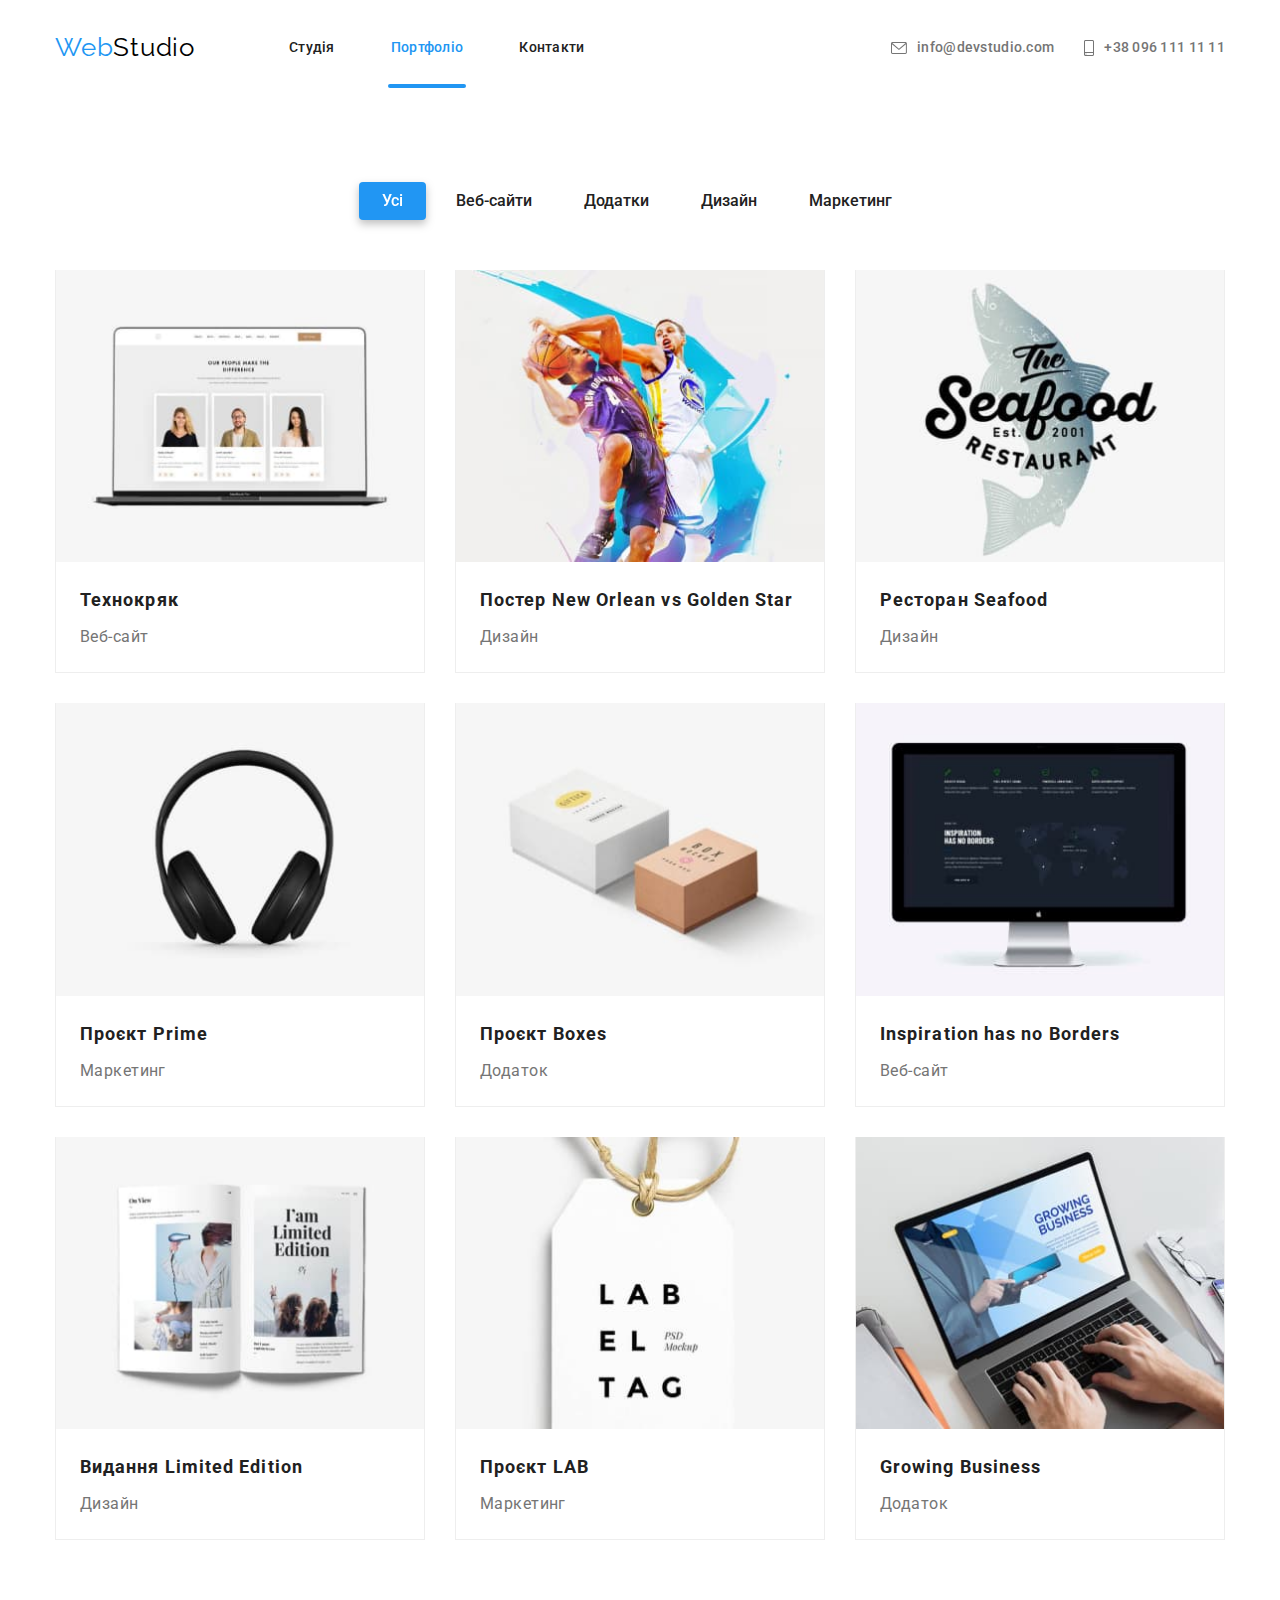
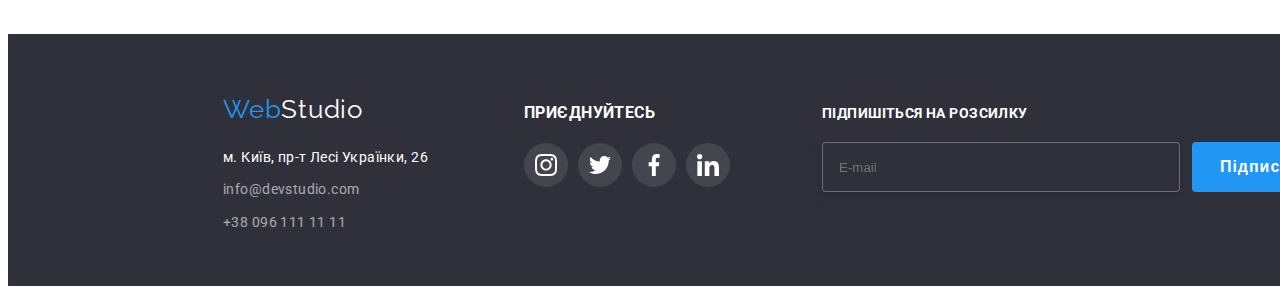
==== commit 52edb098: "sass" ====
--- a/portfolio.html
+++ b/portfolio.html
@@ -17,7 +17,7 @@
       crossorigin="anonymous"
       referrerpolicy="no-referrer"
     />
-    <link rel="stylesheet" href="./css/main.css" />
+    <link rel="stylesheet" href="./css/main.min.css" />
   </head>
 
   <body>
--- a/css/main.min.css
+++ b/css/main.min.css
@@ -0,0 +1 @@
+body{color:var(--primary-text-color);background-color:var(--background-color-h1);font-family:Roboto,sans-serif;font-size:14px;letter-spacing:.03em}ul{list-style:none;margin:0;padding-left:0;padding-right:0}a{text-decoration:none}pre{margin:0}html{box-sizing:border-box}*,*::before,*::after{box-sizing:border-box}h1,h2,h3,h4,h5,h6,p{margin:0}img{display:block;max-width:100%;height:auto}button{outline:none}.clients__title.visually-hidden,.team__title.visually-hidden,.about__title.visually-hidden,.work__title.visually-hidden,.section-title.visually-hidden,.project__name.visually-hidden{position:absolute;width:1px;height:1px;margin:-1px;border:0;padding:0;white-space:nowrap;clip-path:inset(100%);clip:rect(0 0 0 0);overflow:hidden}.modal__check{position:absolute;width:1px;height:1px;margin:-1px;border:0;padding:0;clip:rect(0 0 0 0);overflow:hidden}.header{width:1600px;height:80px;margin:0 auto;border-bottom-width:1px;border-bottom-style:solid;border-bottom-color:#ececec}.connection__link{color:#757575;display:flex;padding-top:32px;padding-bottom:32px;font-weight:500;line-height:1.14;letter-spacing:.02em;text-decoration:none;align-items:center;transition:color 250ms cubic-bezier(0.4, 0, 0.2, 1)}.contacts{line-height:1.7;color:rgba(255,255,255,.6);font-style:normal;margin-top:9px;display:inline-block;transition:color 250ms cubic-bezier(0.4, 0, 0.2, 1)}.nav__link:hover,.nav__link:focus,.contacts:hover,.contacts:focus,.connection__link:hover,.connection__link:focus,.adress:focus,.adress:hover{color:#2196f3}.nav__link{color:#212121;display:block;padding:32px 3px;padding-bottom:32px;font-weight:500;line-height:1.14;text-decoration:none;letter-spacing:.02em;transition:color 250ms cubic-bezier(0.4, 0, 0.2, 1)}.logo{color:#000;font-family:Raleway,sans-serif;font-size:26px;line-height:1.2;letter-spacing:.03em;text-decoration:none;margin-right:91px}.logo__accent{color:#2196f3}.connection__mail{fill:currentColor;width:16px;height:12px;margin-right:10px}.connection__tel{fill:currentColor;width:10px;height:16px;margin-right:10px}.clients__title,.team__title,.about__title,.work__title,.about__title{color:#212121;font-size:36px;line-height:1.16;text-align:center;margin-top:0;margin-bottom:50px}.container{padding-left:15px;padding-right:15px;margin:0 auto;width:1200px}.container--flex{display:flex}.connection{display:flex;margin-left:auto}.nav__ul{display:flex}.nav__ul .nav__item+.nav__item{margin-left:50px}.connection .nav__item+.nav__item{margin-left:30px}.nav{display:flex;align-items:center}.nav__link--choice::after{position:absolute;content:"";background-color:#2196f3;width:100%;height:4px;bottom:0;left:0;border-radius:2px;opacity:1}.nav__link.nav__link--choice{color:#2196f3;position:relative}.hero__title{color:#fff;font-weight:900;font-size:44px;line-height:1.36;letter-spacing:.06em;text-transform:uppercase;margin-bottom:30px;margin-top:0;max-width:695px;margin-left:auto;margin-right:auto}.hero{background-color:#2f303a;text-align:center;max-width:1600px;width:100%;height:600px;padding-top:200px;padding-bottom:200px;margin-left:auto;margin-right:auto;background-image:linear-gradient(rgba(47, 48, 58, 0.4), rgba(47, 48, 58, 0.4)),url(../img/hero.jpg)}.backdrop{position:fixed;top:0;left:0;width:100%;height:100%;z-index:1;background-color:rgba(0,0,0,.2);opacity:1;transition:opacity 250ms cubic-bezier(0.4, 0, 0.2, 1)}.backdrop.is-hidden .modal{transform:translate(-50%, -50%) scale(0.8)}.backdrop.is-hidden{opacity:0;pointer-events:none}.modal{position:absolute;width:528px;height:581px;transform:translate(-50%, -50%) scale(1);top:50%;left:50%;background-color:#fff;box-shadow:0px 1px 3px rgba(0,0,0,.12),0px 1px 1px rgba(0,0,0,.14),0px 2px 1px rgba(0,0,0,.2);border-radius:4px}.button-svg{position:absolute;display:flex;align-items:center;justify-content:center;padding:0;right:8px;top:8px;border-radius:50%;width:30px;height:30px;transition:color 250ms cubic-bezier(0.4, 0, 0.2, 1);border-color:rgba(0,0,0,.1);background-color:#fff;cursor:pointer}.modal__exit{fill:currentColor;width:18px;height:18px}.button-svg:hover,.button-svg:focus{color:#2196f3}input:focus-within~.modal__name,input:focus-within~.modal__phone,input:focus-within~.modal__email{color:#2196f3}.modal__label{width:100%;position:relative;margin-top:10px}.modal__form{display:flex;flex-direction:column;align-items:center;padding:40px}.modal__input{margin-top:4px;position:relative;width:100%;height:40px;border:1px solid rgba(33,33,33,.2);border-radius:4px;padding-left:42px;margin-left:0;margin-right:0}.modal__textarea{width:100%;height:120px;resize:none;border:1px solid rgba(33,33,33,.2);border-radius:4px;margin-top:4px;margin-bottom:17px;padding:12px 16px}.modal__title{font-weight:700;font-size:20px;line-height:1.15;text-align:center;color:#212121}.modal__email,.modal__phone,.modal__name{fill:currentColor;position:absolute;width:18px;height:18px;bottom:11px;left:12px;color:#212121;transition:fill 250ms cubic-bezier(0.4, 0, 0.2, 1)}.modal__svg{display:inline-block;align-items:center;vertical-align:sub;border:2px solid #212121;border-radius:2px;margin-right:7px;width:16px;height:15px;background-image:url(../img/check.svg)}.modal__check:checked+.modal__svg{background-color:#2196f3;border-color:#2196f3;background-origin:border-box}.modal__check:focus+.modal__svg{border:2.5px solid #2196f3;border-radius:2px;width:16px;height:15px}.modal__textarea:focus,.modal__input:focus,.modal__link:focus{border:1px solid #2196f3}.modal__link,.modal__check,.modal__textarea,.modal__input{outline:none;transition:border-color 250ms cubic-bezier(0.4, 0, 0.2, 1)}.modal__link{color:#2196f3;text-decoration:underline}.work__svg{fill:currentColor;width:70px;height:70px;margin:25px 100px}.work__items--astronaut,.work__items--diagram,.work__items--antenna,.work__items--clock{background-color:#f5f4fa;width:270px;height:120px;border-radius:4px}.work{padding-top:94px;padding-bottom:0;height:342px}.work__items:nth-child(4n){margin-right:0}.work__ul{display:flex}.work__items{width:270px;margin-right:30px}.work__ul{display:flex}.work__items{width:270px;margin-right:30px}.work__virtues{color:#212121;font-size:14px;line-height:1.14;text-transform:uppercase;margin-top:30px;margin-bottom:10px}.work__text{line-height:1.7;margin-top:0px;margin-bottom:0}.about{padding-top:94px;padding-bottom:94px}.about__item{position:relative;width:370px;height:294px}.about__ul{display:flex;justify-content:space-between}.position-img{position:relative;display:flex;justify-content:center}.about__text{position:absolute;color:#eee;font-weight:700;line-height:1.14;text-transform:uppercase;bottom:0;margin:0;width:100%;height:70px;opacity:.8;background-color:#2f303a;display:flex;align-items:center;justify-content:center}.team__name{color:#212121;font-weight:500;font-size:16px;line-height:1.19;margin-top:30px;margin-bottom:10px;text-align:center}.team__position{font-size:16px;line-height:1.19;text-align:center;margin-bottom:16px;margin-top:10px}.team{background-color:#f5f4fa;padding-top:94px;padding-bottom:94px}.internet__link,.internet__face,.internet__twit,.internet__insta{display:flex;align-items:center;justify-content:center;color:#afb1b8;width:44px;height:44px;border-radius:50%;transition:color 250ms cubic-bezier(0.4, 0, 0.2, 1),background-color 250ms cubic-bezier(0.4, 0, 0.2, 1)}.network__insta:hover,.network__twit:hover,.network__face:hover,.network__linked:hover,.network__insta:focus,.network__twit:focus,.network__face:focus,.network__linked:focus,.internet__link:focus,.internet__face:focus,.internet__twit:focus,.internet__insta:focus,.internet__link:hover,.internet__face:hover,.internet__twit:hover,.internet__insta:hover{color:#fff;background-color:#2196f3}.internet__link:focus,.internet__face:focus,.internet__twit:focus,.internet__insta:focus{outline:none}.svg{fill:currentColor;width:22px;height:22px}.internet__insta{margin-right:10px;margin-left:32px}.team__ul{display:flex}.team__item:nth-child(4n){margin-right:0}.team__item{width:270px;padding-bottom:30px;margin-right:30px;border-radius:0px 0px 4px 4px;box-shadow:0px 1px 3px rgba(0,0,0,.12),0px 1px 1px rgba(0,0,0,.14),0px 2px 1px rgba(0,0,0,.2)}.clients{padding-top:94px;padding-bottom:94px}.clients__svg{fill:#afb1b8;width:106px;height:60px}.clients__item{display:flex;justify-content:center;align-items:center;width:170px;height:92px;border-radius:4px;border:1px solid;border-color:#afb1b8;transition:border-color 250ms cubic-bezier(0.4, 0, 0.2, 1)}.clients__link{display:flex;width:100%;height:100%;justify-content:center;align-items:center;color:#afb1b8;transition:color 250ms cubic-bezier(0.4, 0, 0.2, 1);outline:none;border-radius:4px}.clients__link:hover,.clients__link:focus{border-color:#2196f3;outline:1px solid #2196f3}.clients__link:hover .clients__svg,.clients__link:focus .clients__svg{fill:#2196f3}.clients__ul{display:flex;justify-content:space-between}.button{color:#212121;height:38px;min-width:67px;padding:6px 22px;font-family:inherit;background-color:var(--background-color);border-radius:4px;border:none;font-weight:500;font-size:16px;line-height:1.62;text-align:center;cursor:pointer;transition:color 250ms cubic-bezier(0.4, 0, 0.2, 1),background-color 250ms cubic-bezier(0.4, 0, 0.2, 1),filter 250ms cubic-bezier(0.4, 0, 0.2, 1)}.form-but{color:#fff;background-color:#2196f3;margin-top:30px;width:200px;height:50px;border-radius:4px;font-weight:700;font-size:16px;line-height:1.87;letter-spacing:.06em;display:flex;align-items:center;justify-content:center;border:none;cursor:pointer}.letter__button{color:#fff;background-color:#2196f3;margin:0;padding:0;width:200px;height:50px;border-radius:4px;font-weight:700;font-size:16px;line-height:1.87;letter-spacing:.06em;display:flex;align-items:center;justify-content:center;border:none;cursor:pointer}.button.button--primary{color:#fff;background-color:#2196f3;min-width:216px;height:50px;border-radius:4px;font-weight:700;font-size:16px;line-height:1.87;text-align:center;letter-spacing:.06em}.letter__button:hover,.letter__button:focus,.form-but:hover,.form-but:focus,.button:hover,.button:focus{color:#fff;background-color:#2196f3;filter:drop-shadow(0px 4px 4px rgba(0, 0, 0, 0.25))}.button--active{color:#fff;background-color:#2196f3;filter:drop-shadow(0px 4px 4px rgba(0, 0, 0, 0.25))}.letter__button:active,.button:active{box-shadow:inset 3px 3px 3px 3px rgba(0,0,0,.3)}.project__ul{display:flex;flex-wrap:wrap;justify-content:space-between}.project__animation{position:relative;overflow:hidden}.project__item:hover .project__overlay{opacity:1;transform:translateY(0)}.project__about{display:inline-block;padding:63px 24px;margin:0;width:370px;height:294px;font-size:18px;line-height:1.55;color:#fff}.project__overlay{position:absolute;width:100%;height:100%;top:0px;right:0px;transform:translateY(100%);opacity:0;transition:opacity 250ms cubic-bezier(0.4, 0, 0.2, 1),transform 250ms cubic-bezier(0.4, 0, 0.2, 1);background-color:rgba(33,150,243,.9)}.project__topic{padding:20px 24px}.project__item{margin-bottom:30px;position:relative;width:370px;display:flex;justify-content:center;transition:box-shadow 250ms cubic-bezier(0.4, 0, 0.2, 1);border-bottom-width:1px;border-bottom-style:solid;border-bottom-color:#eee;border-right-width:1px;border-right-style:solid;border-right-color:#eee;border-left-width:1px;border-left-style:solid;border-left-color:#eee}.project__item:hover{box-shadow:1px 4px 6px rgba(181,73,73,.16),0px 4px 4px rgba(0,0,0,.06),0px 1px 1px rgba(0,0,0,.12)}.project__link:focus{box-shadow:1px 4px 6px rgba(181,73,73,.16),0px 4px 4px rgba(0,0,0,.06),0px 1px 1px rgba(0,0,0,.12)}.project__link:focus .project__overlay{opacity:1;transform:translateY(0)}.project__link{outline:none}.project__item:nth-last-child(-n+3){margin-bottom:0}.project__item:hover .project__overlay{opacity:1}.project__title,.project__name{color:#212121;font-size:18px;line-height:2;letter-spacing:.06em;margin:0}.flex__inp{margin-right:8px}.ul{display:flex;justify-content:center;margin-bottom:50px}.project{padding-top:94px;padding-bottom:94px}.project__paragraph{color:#757575;font-size:16px;line-height:1.88;margin-top:4px;margin-bottom:0}.no-gap{display:block}.footerr{width:1600px;height:252px;margin-left:auto;margin-right:auto;background-color:#2f303a}.container--box{display:flex;align-items:baseline}.letter__field{display:flex;align-items:center}.network{display:flex;width:205px;flex-wrap:wrap;margin-left:70px}.network__ul{display:flex}.footerr .logo{color:#fff}.letter__input{outline:none}.letter__input:focus{border:1px solid #2196f3;transition:border-color 250ms cubic-bezier(0.4, 0, 0.2, 1)}.network__title{color:#fff;font-weight:700;line-height:1.15;text-transform:uppercase;margin-bottom:20px;margin-top:0}.adress{color:#fff;font-style:normal;line-height:1.7;text-decoration:none;margin-top:20px;display:inline-block}.network__insta,.network__twit,.network__face,.network__linked{display:flex;align-items:center;justify-content:center;color:#fff;width:44px;height:44px;border-radius:50%;background-color:rgba(255,255,255,.1);transition:background-color 250ms cubic-bezier(0.4, 0, 0.2, 1)}.internet{display:flex}.network__insta,.network__face,.network__twit,.internet__twit,.internet__face{margin-right:10px}.internet__link{margin-right:32px}.letter{width:570px;margin-top:72px;margin-left:93px}.letter__input{margin-right:12px;width:358px;height:50px;padding:15px 16px;border:1px solid rgba(255,255,255,.3);filter:drop-shadow(0px 4px 4px rgba(0, 0, 0, 0.15));border-radius:4px;background-color:#2f303a}.letter__title{margin:0px 0px 20px;font-weight:700;font-size:14px;line-height:1.14;text-transform:uppercase;color:#fff}.letter__svg{margin-left:10px;width:24px;height:24px}.network__insta,.network__twit,.network__face,.network__linked{outline:none}.letter__field .letter__input:focus{color:#fff}/*# sourceMappingURL=main.min.css.map */